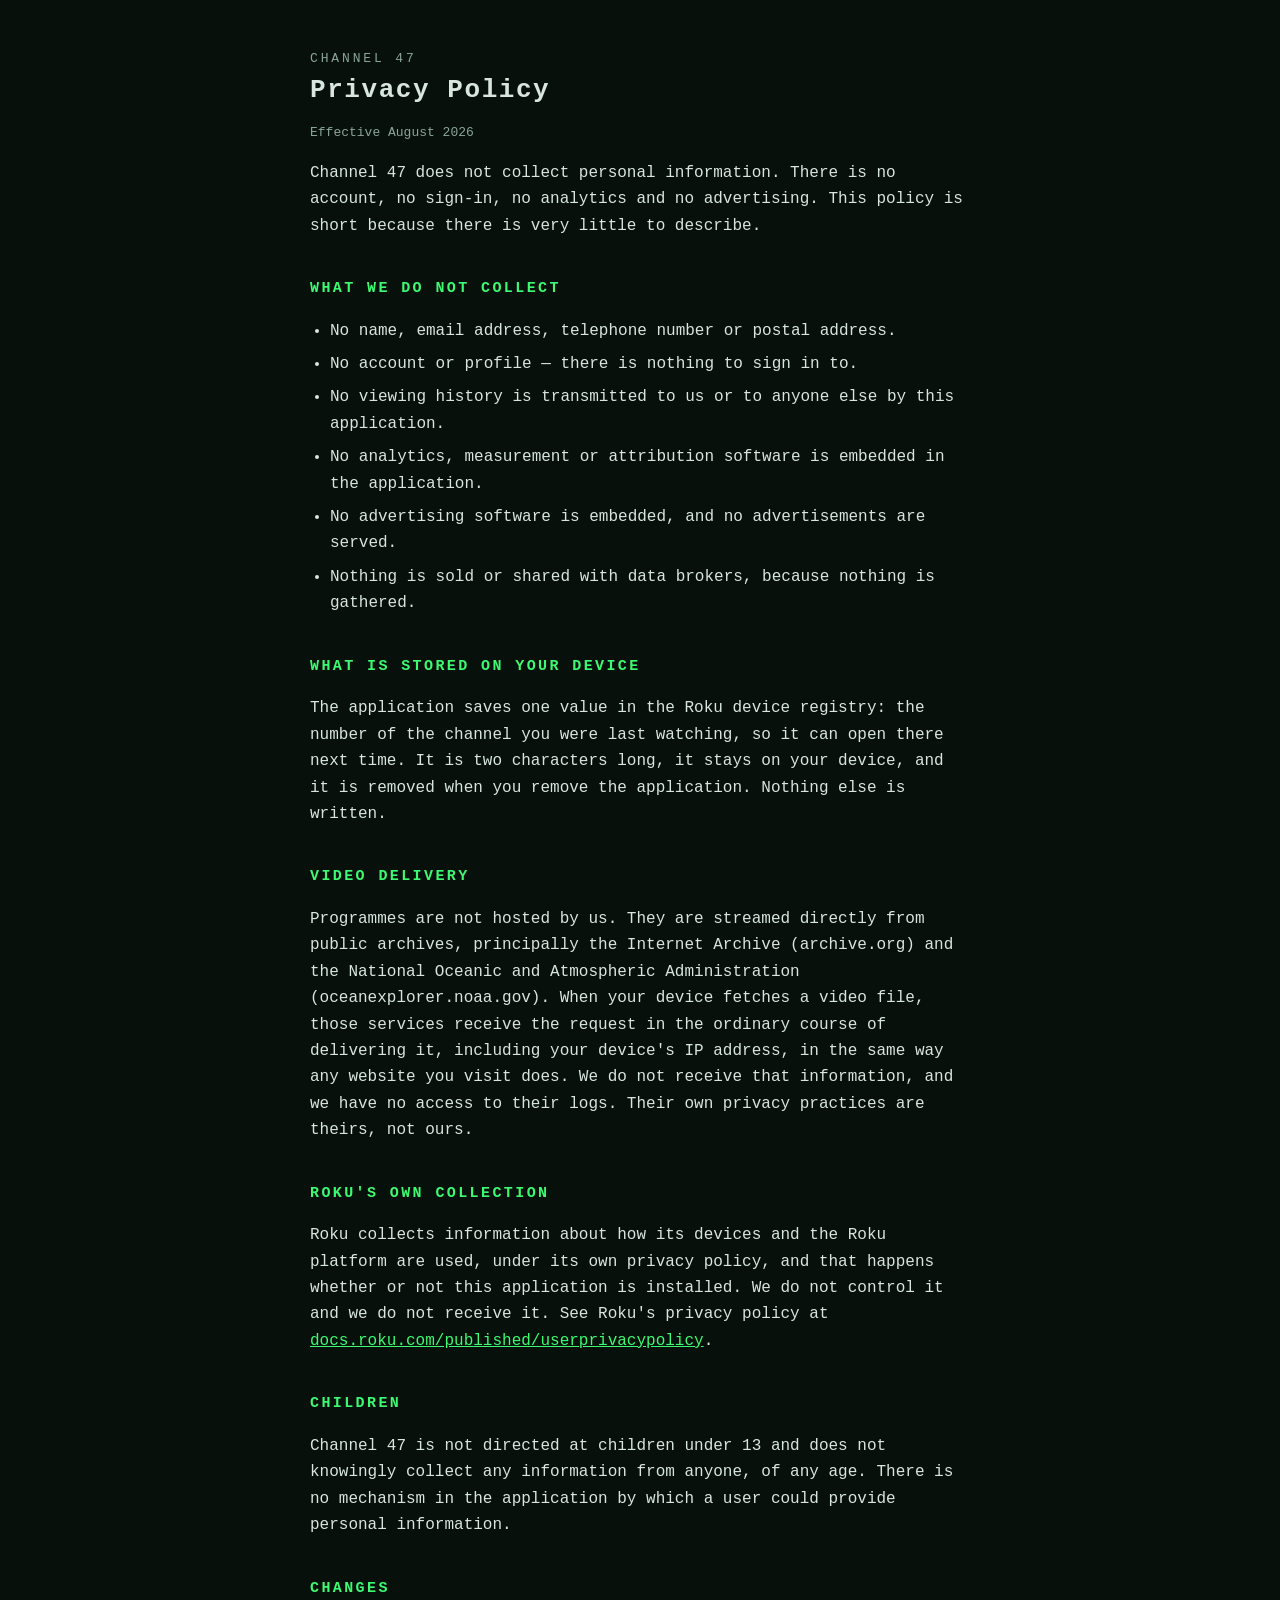
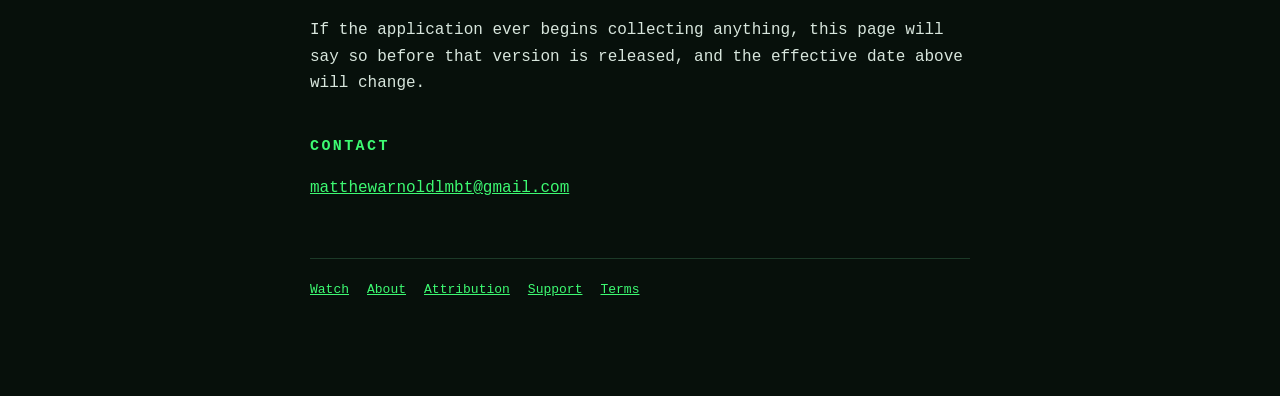
==== privacy.html @ e054f2c0 "Add files via upload" ====
<!doctype html>
<html lang="en"><head>
<meta charset="utf-8">
<meta name="viewport" content="width=device-width,initial-scale=1">
<title>Privacy Policy — Channel 47</title>
<meta name="description" content="Eleven channels of classic cartoons, vintage commercials, old government films, nature and deep-sea footage, running to a real schedule around the clock. Free, no account, no ads.">
<meta property="og:site_name" content="Channel 47">
<meta property="og:title" content="Privacy Policy — Channel 47">
<meta property="og:description" content="A television station, not a catalogue. Turn it on and you are already mid-programme.">
<meta property="og:type" content="website">
<meta property="og:url" content="https://ch47tv.com/">
<meta property="og:image" content="https://ch47tv.com/poster.png">
<meta name="twitter:card" content="summary_large_image">
<style>
  :root { --bg:#07100b; --fg:#d8e6dd; --dim:#8aa697; --acc:#3dfa72; --rule:#1c3a28; }
  * { box-sizing:border-box; }
  body {
    margin:0; background:var(--bg); color:var(--fg);
    font:16px/1.65 ui-monospace,SFMono-Regular,Menlo,Consolas,monospace;
    padding:48px 20px 96px;
  }
  main { max-width:660px; margin:0 auto; }
  a { color:var(--acc); }
  h1 { font-size:26px; letter-spacing:.06em; margin:0 0 4px; }
  h2 { font-size:15px; letter-spacing:.16em; text-transform:uppercase; color:var(--acc);
       margin:38px 0 10px; font-weight:600; }
  .kicker { color:var(--dim); font-size:13px; letter-spacing:.22em; text-transform:uppercase; }
  .eff { color:var(--dim); font-size:13px; margin-top:10px; }
  hr { border:0; border-top:1px solid var(--rule); margin:30px 0; }
  ul { padding-left:20px; } li { margin:7px 0; }
  .lead { color:var(--fg); }
  .note { color:var(--dim); font-size:14px; }
  nav { margin-top:56px; padding-top:20px; border-top:1px solid var(--rule);
        font-size:13px; color:var(--dim); }
  nav a { margin-right:18px; }
  code { color:var(--acc); }
  ul.attrib li { margin:14px 0; }
  .cred { color:var(--dim); font-size:13px; }
  .lic { color:var(--acc); font-size:12px; letter-spacing:.03em; }
  .lic a { color:var(--acc); }
</style>
</head><body><main>

<div class="kicker">Channel 47</div>
<h1>Privacy Policy</h1>
<div class="eff">Effective August 2026</div>

<p class="lead">Channel 47 does not collect personal information. There is no account, no
sign-in, no analytics and no advertising. This policy is short because there is very
little to describe.</p>

<h2>What we do not collect</h2>
<ul>
  <li>No name, email address, telephone number or postal address.</li>
  <li>No account or profile — there is nothing to sign in to.</li>
  <li>No viewing history is transmitted to us or to anyone else by this application.</li>
  <li>No analytics, measurement or attribution software is embedded in the application.</li>
  <li>No advertising software is embedded, and no advertisements are served.</li>
  <li>Nothing is sold or shared with data brokers, because nothing is gathered.</li>
</ul>

<h2>What is stored on your device</h2>
<p>The application saves one value in the Roku device registry: the number of the channel
you were last watching, so it can open there next time. It is two characters long, it
stays on your device, and it is removed when you remove the application. Nothing else is
written.</p>

<h2>Video delivery</h2>
<p>Programmes are not hosted by us. They are streamed directly from public archives,
principally the Internet Archive (archive.org) and the National Oceanic and Atmospheric
Administration (oceanexplorer.noaa.gov). When your device fetches a video file, those
services receive the request in the ordinary course of delivering it, including your
device's IP address, in the same way any website you visit does. We do not receive that
information, and we have no access to their logs. Their own privacy practices are theirs,
not ours.</p>

<h2>Roku's own collection</h2>
<p>Roku collects information about how its devices and the Roku platform are used, under
its own privacy policy, and that happens whether or not this application is installed. We
do not control it and we do not receive it. See Roku's privacy policy at
<a href="https://docs.roku.com/published/userprivacypolicy">docs.roku.com/published/userprivacypolicy</a>.</p>

<h2>Children</h2>
<p>Channel 47 is not directed at children under 13 and does not knowingly collect any
information from anyone, of any age. There is no mechanism in the application by which a
user could provide personal information.</p>

<h2>Changes</h2>
<p>If the application ever begins collecting anything, this page will say so before that
version is released, and the effective date above will change.</p>

<h2>Contact</h2>
<p><a href="mailto:matthewarnoldlmbt@gmail.com">matthewarnoldlmbt@gmail.com</a></p>

<nav><a href="/">Watch</a><a href="/about">About</a><a href="/attribution">Attribution</a><a href="/support">Support</a><a href="/terms">Terms</a></nav>
</main></body></html>
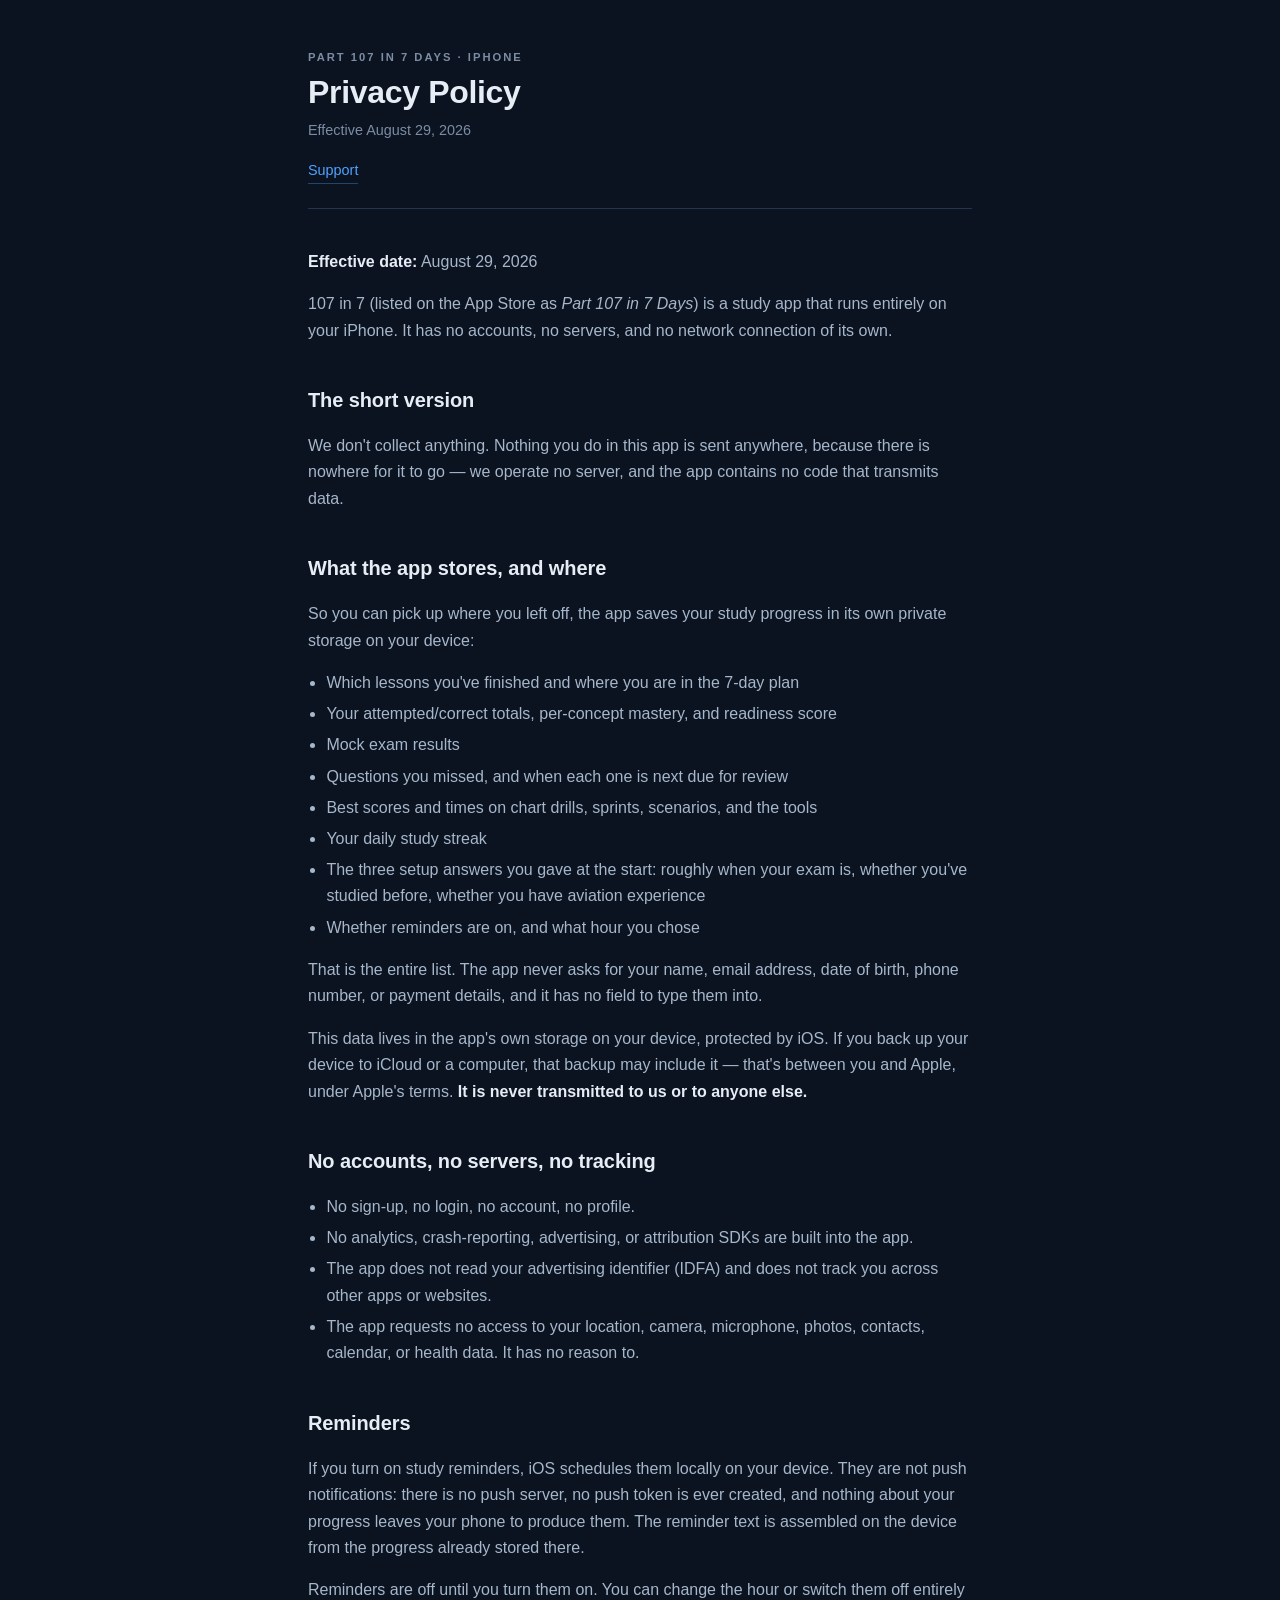
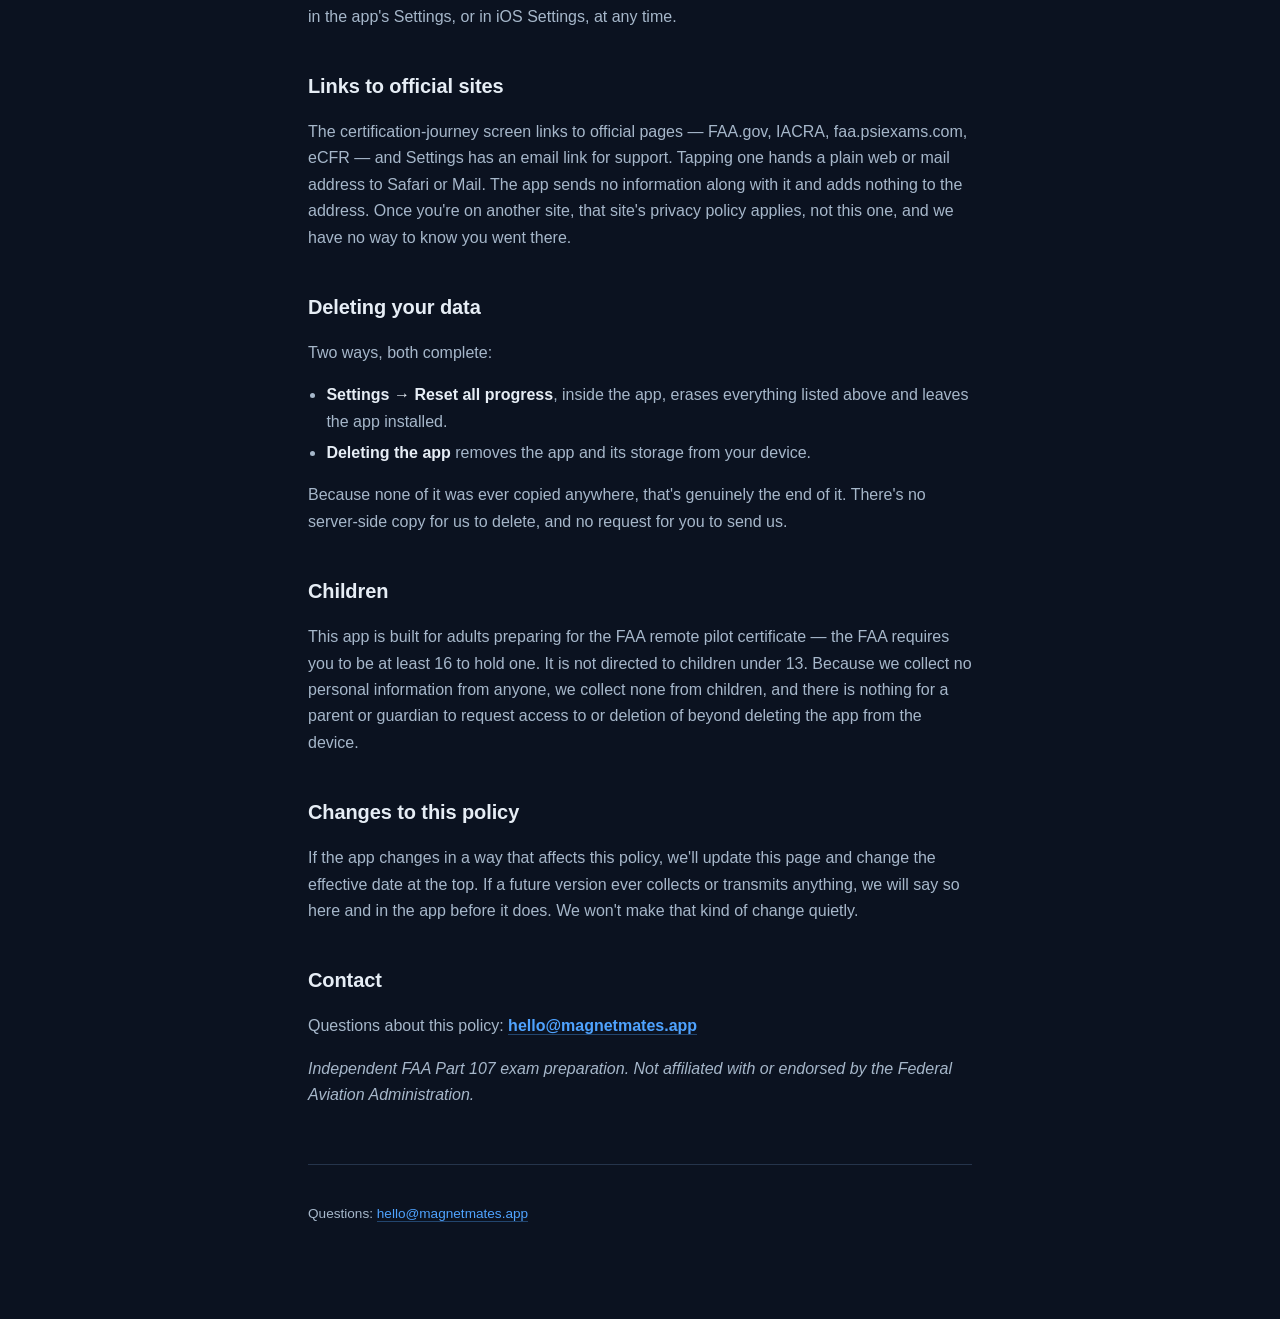
==== commit 5db32ef0: "Rename privacy_2.html to privacy.html" ====
--- a/privacy.html
+++ b/privacy.html
@@ -1,96 +1,67 @@
-<!doctype html>
-<html lang="en"><head>
+<!DOCTYPE html>
+<html lang="en">
+<head>
 <meta charset="utf-8">
 <meta name="viewport" content="width=device-width,initial-scale=1">
-<title>Privacy Policy — Channel 47</title>
-<meta name="description" content="Eleven channels of classic cartoons, vintage commercials, old government films, nature and deep-sea footage, running to a real schedule around the clock. Free, no account, no ads.">
-<meta property="og:site_name" content="Channel 47">
-<meta property="og:title" content="Privacy Policy — Channel 47">
-<meta property="og:description" content="A television station, not a catalogue. Turn it on and you are already mid-programme.">
-<meta property="og:type" content="website">
-<meta property="og:url" content="https://ch47tv.com/">
-<meta property="og:image" content="https://ch47tv.com/poster.png">
-<meta name="twitter:card" content="summary_large_image">
-<style>
-  :root { --bg:#07100b; --fg:#d8e6dd; --dim:#8aa697; --acc:#3dfa72; --rule:#1c3a28; }
-  * { box-sizing:border-box; }
-  body {
-    margin:0; background:var(--bg); color:var(--fg);
-    font:16px/1.65 ui-monospace,SFMono-Regular,Menlo,Consolas,monospace;
-    padding:48px 20px 96px;
-  }
-  main { max-width:660px; margin:0 auto; }
-  a { color:var(--acc); }
-  h1 { font-size:26px; letter-spacing:.06em; margin:0 0 4px; }
-  h2 { font-size:15px; letter-spacing:.16em; text-transform:uppercase; color:var(--acc);
-       margin:38px 0 10px; font-weight:600; }
-  .kicker { color:var(--dim); font-size:13px; letter-spacing:.22em; text-transform:uppercase; }
-  .eff { color:var(--dim); font-size:13px; margin-top:10px; }
-  hr { border:0; border-top:1px solid var(--rule); margin:30px 0; }
-  ul { padding-left:20px; } li { margin:7px 0; }
-  .lead { color:var(--fg); }
-  .note { color:var(--dim); font-size:14px; }
-  nav { margin-top:56px; padding-top:20px; border-top:1px solid var(--rule);
-        font-size:13px; color:var(--dim); }
-  nav a { margin-right:18px; }
-  code { color:var(--acc); }
-  ul.attrib li { margin:14px 0; }
-  .cred { color:var(--dim); font-size:13px; }
-  .lic { color:var(--acc); font-size:12px; letter-spacing:.03em; }
-  .lic a { color:var(--acc); }
-</style>
-</head><body><main>
-
-<div class="kicker">Channel 47</div>
-<h1>Privacy Policy</h1>
-<div class="eff">Effective August 2026</div>
-
-<p class="lead">Channel 47 does not collect personal information. There is no account, no
-sign-in, no analytics and no advertising. This policy is short because there is very
-little to describe.</p>
-
-<h2>What we do not collect</h2>
-<ul>
-  <li>No name, email address, telephone number or postal address.</li>
-  <li>No account or profile — there is nothing to sign in to.</li>
-  <li>No viewing history is transmitted to us or to anyone else by this application.</li>
-  <li>No analytics, measurement or attribution software is embedded in the application.</li>
-  <li>No advertising software is embedded, and no advertisements are served.</li>
-  <li>Nothing is sold or shared with data brokers, because nothing is gathered.</li>
-</ul>
-
-<h2>What is stored on your device</h2>
-<p>The application saves one value in the Roku device registry: the number of the channel
-you were last watching, so it can open there next time. It is two characters long, it
-stays on your device, and it is removed when you remove the application. Nothing else is
-written.</p>
-
-<h2>Video delivery</h2>
-<p>Programmes are not hosted by us. They are streamed directly from public archives,
-principally the Internet Archive (archive.org) and the National Oceanic and Atmospheric
-Administration (oceanexplorer.noaa.gov). When your device fetches a video file, those
-services receive the request in the ordinary course of delivering it, including your
-device's IP address, in the same way any website you visit does. We do not receive that
-information, and we have no access to their logs. Their own privacy practices are theirs,
-not ours.</p>
-
-<h2>Roku's own collection</h2>
-<p>Roku collects information about how its devices and the Roku platform are used, under
-its own privacy policy, and that happens whether or not this application is installed. We
-do not control it and we do not receive it. See Roku's privacy policy at
-<a href="https://docs.roku.com/published/userprivacypolicy">docs.roku.com/published/userprivacypolicy</a>.</p>
-
-<h2>Children</h2>
-<p>Channel 47 is not directed at children under 13 and does not knowingly collect any
-information from anyone, of any age. There is no mechanism in the application by which a
-user could provide personal information.</p>
-
-<h2>Changes</h2>
-<p>If the application ever begins collecting anything, this page will say so before that
-version is released, and the effective date above will change.</p>
-
-<h2>Contact</h2>
-<p><a href="mailto:matthewarnoldlmbt@gmail.com">matthewarnoldlmbt@gmail.com</a></p>
-
-<nav><a href="/">Watch</a><a href="/about">About</a><a href="/attribution">Attribution</a><a href="/support">Support</a><a href="/terms">Terms</a></nav>
-</main></body></html>
+<title>107 in 7 — Privacy Policy</title>
+<meta name="description" content="Privacy policy for 107 in 7 (Part 107 in 7 Days). The app collects nothing and has no servers.">
+<link rel="stylesheet" href="_shared.css">
+</head>
+<body>
+<div class="wrap">
+  <header class="mast">
+    <p class="kicker">Part 107 in 7 Days · iPhone</p>
+    <h1>Privacy Policy</h1>
+    <p class="eff">Effective August 29, 2026</p>
+    <nav class="top"><a href="index.html">Support</a></nav>
+  </header>
+  <p><strong>Effective date:</strong> August 29, 2026</p>
+  <p>107 in 7 (listed on the App Store as <em>Part 107 in 7 Days</em>) is a study app that runs entirely on your iPhone. It has no accounts, no servers, and no network connection of its own.</p>
+  <h2>The short version</h2>
+  <p>We don&#x27;t collect anything. Nothing you do in this app is sent anywhere, because there is nowhere for it to go — we operate no server, and the app contains no code that transmits data.</p>
+  <h2>What the app stores, and where</h2>
+  <p>So you can pick up where you left off, the app saves your study progress in its own private storage on your device:</p>
+  <ul>
+  <li>Which lessons you&#x27;ve finished and where you are in the 7-day plan</li>
+  <li>Your attempted/correct totals, per-concept mastery, and readiness score</li>
+  <li>Mock exam results</li>
+  <li>Questions you missed, and when each one is next due for review</li>
+  <li>Best scores and times on chart drills, sprints, scenarios, and the tools</li>
+  <li>Your daily study streak</li>
+  <li>The three setup answers you gave at the start: roughly when your exam is, whether you&#x27;ve studied before, whether you have aviation experience</li>
+  <li>Whether reminders are on, and what hour you chose</li>
+  </ul>
+  <p>That is the entire list. The app never asks for your name, email address, date of birth, phone number, or payment details, and it has no field to type them into.</p>
+  <p>This data lives in the app&#x27;s own storage on your device, protected by iOS. If you back up your device to iCloud or a computer, that backup may include it — that&#x27;s between you and Apple, under Apple&#x27;s terms. <strong>It is never transmitted to us or to anyone else.</strong></p>
+  <h2>No accounts, no servers, no tracking</h2>
+  <ul>
+  <li>No sign-up, no login, no account, no profile.</li>
+  <li>No analytics, crash-reporting, advertising, or attribution SDKs are built into the app.</li>
+  <li>The app does not read your advertising identifier (IDFA) and does not track you across other apps or websites.</li>
+  <li>The app requests no access to your location, camera, microphone, photos, contacts, calendar, or health data. It has no reason to.</li>
+  </ul>
+  <h2>Reminders</h2>
+  <p>If you turn on study reminders, iOS schedules them locally on your device. They are not push notifications: there is no push server, no push token is ever created, and nothing about your progress leaves your phone to produce them. The reminder text is assembled on the device from the progress already stored there.</p>
+  <p>Reminders are off until you turn them on. You can change the hour or switch them off entirely in the app&#x27;s Settings, or in iOS Settings, at any time.</p>
+  <h2>Links to official sites</h2>
+  <p>The certification-journey screen links to official pages — FAA.gov, IACRA, faa.psiexams.com, eCFR — and Settings has an email link for support. Tapping one hands a plain web or mail address to Safari or Mail. The app sends no information along with it and adds nothing to the address. Once you&#x27;re on another site, that site&#x27;s privacy policy applies, not this one, and we have no way to know you went there.</p>
+  <h2>Deleting your data</h2>
+  <p>Two ways, both complete:</p>
+  <ul>
+  <li><strong>Settings → Reset all progress</strong>, inside the app, erases everything listed above and leaves the app installed.</li>
+  <li><strong>Deleting the app</strong> removes the app and its storage from your device.</li>
+  </ul>
+  <p>Because none of it was ever copied anywhere, that&#x27;s genuinely the end of it. There&#x27;s no server-side copy for us to delete, and no request for you to send us.</p>
+  <h2>Children</h2>
+  <p>This app is built for adults preparing for the FAA remote pilot certificate — the FAA requires you to be at least 16 to hold one. It is not directed to children under 13. Because we collect no personal information from anyone, we collect none from children, and there is nothing for a parent or guardian to request access to or deletion of beyond deleting the app from the device.</p>
+  <h2>Changes to this policy</h2>
+  <p>If the app changes in a way that affects this policy, we&#x27;ll update this page and change the effective date at the top. If a future version ever collects or transmits anything, we will say so here and in the app before it does. We won&#x27;t make that kind of change quietly.</p>
+  <h2>Contact</h2>
+  <p>Questions about this policy: <strong><a href="mailto:hello@magnetmates.app">hello@magnetmates.app</a></strong></p>
+  <p><em>Independent FAA Part 107 exam preparation. Not affiliated with or endorsed by the Federal Aviation Administration.</em></p>
+  <footer>
+    <p>Questions: <a href="mailto:hello@magnetmates.app">hello@magnetmates.app</a></p>
+  </footer>
+</div>
+</body>
+</html>
--- a/_shared.css
+++ b/_shared.css
@@ -0,0 +1,25 @@
+:root{
+  --bg:#0B1220; --surface:#111B2B; --ink:#E6EDF5; --ink-2:#A6B7CA; --ink-3:#7B8DA3;
+  --rule:#25344B; --accent:#4FA3FF;
+}
+*{box-sizing:border-box}
+body{margin:0;background:var(--bg);color:var(--ink);
+  font:16px/1.65 -apple-system,BlinkMacSystemFont,"Segoe UI",Roboto,sans-serif;
+  -webkit-font-smoothing:antialiased}
+.wrap{max-width:44rem;margin:0 auto;padding:3rem 1.25rem 5rem}
+header.mast{border-bottom:1px solid var(--rule);padding-bottom:1.5rem;margin-bottom:2.5rem}
+.kicker{font-size:.7rem;letter-spacing:.18em;text-transform:uppercase;color:var(--ink-3);margin:0 0 .5rem;font-weight:600}
+h1{font-size:2rem;line-height:1.15;margin:0;letter-spacing:-.01em}
+h2{font-size:1.25rem;margin:2.5rem 0 .75rem;letter-spacing:-.005em}
+h3{font-size:1rem;margin:1.75rem 0 .5rem;color:var(--ink)}
+p,li{color:var(--ink-2)}
+strong{color:var(--ink)}
+a{color:var(--accent);text-decoration:none;border-bottom:1px solid rgba(79,163,255,.35)}
+a:hover{border-bottom-color:var(--accent)}
+a:focus-visible{outline:2px solid var(--accent);outline-offset:3px;border-radius:2px}
+ul{padding-left:1.15rem}
+li{margin:.3rem 0}
+.card{background:var(--surface);border:1px solid var(--rule);border-radius:10px;padding:1.25rem 1.4rem;margin:1.5rem 0}
+.eff{color:var(--ink-3);font-size:.9rem;margin:.5rem 0 0}
+nav.top{display:flex;gap:1.25rem;margin-top:1rem;font-size:.9rem}
+footer{margin-top:3.5rem;padding-top:1.5rem;border-top:1px solid var(--rule);color:var(--ink-3);font-size:.85rem}
